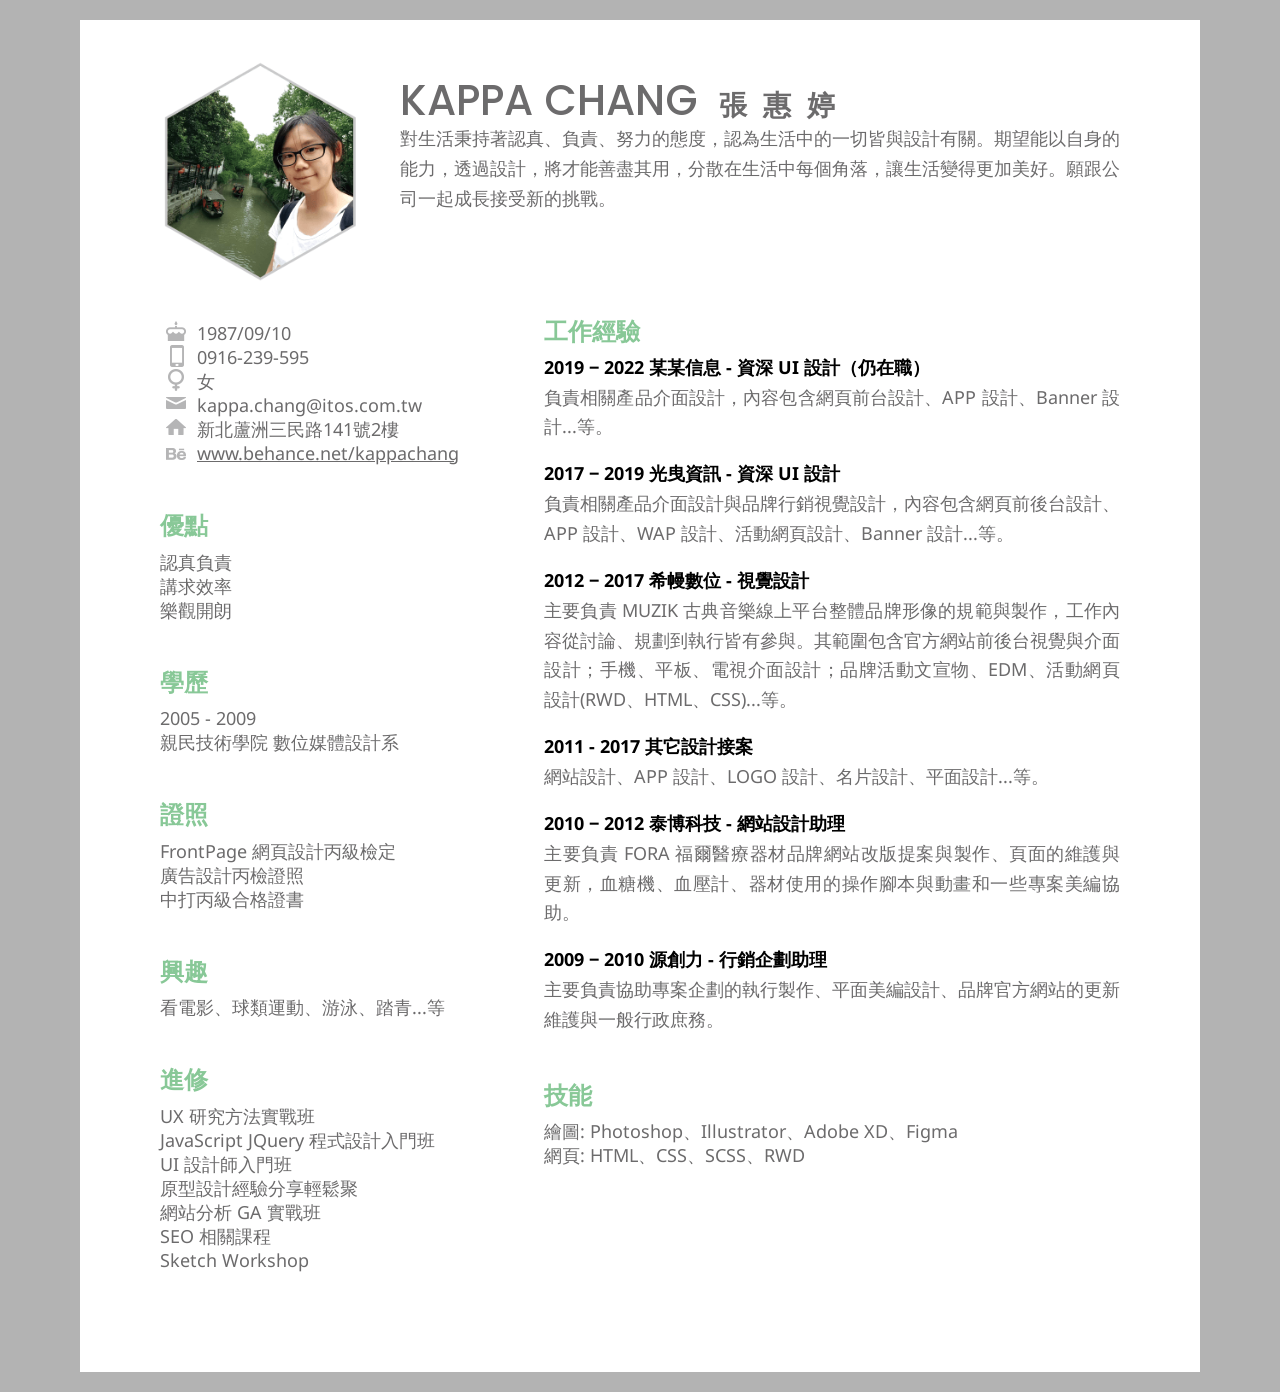
==== index.html @ 829b10fc "修改為全形標點符號" ====
<!DOCTYPE html>
<html lang="en">
<head>
  <meta charset="UTF-8">
  <meta http-equiv="X-UA-Compatible" content="IE=edge">
  <meta name="viewport" content="width=device-width, initial-scale=1.0, user-scalable=no, minimum-scale=1.0, maximum-scale=1.0" /><!-- 支援手機 -->
  <meta name="format-detection" content="telephone=no" /><!-- 解除iOS手機電話link -->
	<title>KAPPA CHANG 張惠婷</title>
	<meta name='description' content='對生活秉持著認真、負責、努力的態度，認為生活中的一切皆與設計有關。期望能以自身的能力，透過設計，將才能善盡其用，分散在生活中每個角落，讓生活變得更加美好。願跟公司一起成長接受新的挑戰。'/>
  <link rel="stylesheet" href="css/style.css">
  <link rel="stylesheet" href="css/plug/animate.css">
	<style>
		@import url('https://fonts.googleapis.com/css?family=Noto+Sans:400,700|Poppins:300,500,600');
	</style>
</head>
<body>
  <!-- container start -->
	<div class="container">
		<div class="full">
			<div class="img wow flipInX" data-wow-delay=".3s"><img src="images/photo.png"></div>
			<div class="content">
				<h1 class="name-group wow fadeInDown" data-wow-offset="100" data-wow-delay="1.2s">
					<span class="en-name">KAPPA CHANG</span>
					<span class="ch-name">張惠婷</span></h1>
				<div class="desc wow fadeInUp" data-wow-offset="100" data-wow-delay=".3s">對生活秉持著認真、負責、努力的態度，認為生活中的一切皆與設計有關。期望能以自身的能力，透過設計，將才能善盡其用，分散在生活中每個角落，讓生活變得更加美好。願跟公司一起成長接受新的挑戰。</div>
			</div>
		</div>

		<div class="full">

			<!-- left start -->
			<div class="left">
				<div class="group-block setting-font15px wow fadeInUp" data-wow-delay="1.5s">
					<ul>
						<li><i class="icons icons__birthday"></i>1987/09/10</li>
						<li><i class="icons icons__phone"></i>0916-239-595</li>
						<li><i class="icons icons__gender"></i>女</li>
						<li><i class="icons icons__mail"></i>kappa.chang@itos.com.tw</li>
						<li><i class="icons icons__address"></i>新北蘆洲三民路141號2樓</li>
						<li><i class="icons icons__behance"></i><a href="https://www.behance.net/kappachang" target="_blank">www.behance.net/kappachang</a></li>
					</ul>
				</div>
				<div class="group-block wow fadeInUp" data-wow-delay="1.8s">
					<h2 class="resume-title">優點</h2>
					<ul>
						<li>認真負責</li>
						<li>講求效率</li>
						<li>樂觀開朗</li>
					</ul>
				</div>
				<div class="group-block wow fadeInUp" data-wow-offset="200" data-wow-delay=".3s">
					<h2 class="resume-title">學歷</h2>
					<ul>
						<li>2005 - 2009</li>
						<li>親民技術學院 數位媒體設計系</li>
					</ul>
				</div>
				<div class="group-block wow fadeInUp" data-wow-offset="200" data-wow-delay=".3s">
					<h2 class="resume-title">證照</h2>
					<ul>
						<li>FrontPage 網頁設計丙級檢定</li>
						<li>廣告設計丙檢證照</li>
						<li>中打丙級合格證書</li>
					</ul>
				</div>
				<div class="group-block wow fadeInUp" data-wow-offset="200" data-wow-delay=".3s">
					<h2 class="resume-title">興趣</h2>
					<ul>
						<li>看電影、球類運動、游泳、踏青...等</li>
					</ul>
				</div>
				<div class="group-block wow fadeInUp" data-wow-offset="200" data-wow-delay=".3s">
					<h2 class="resume-title">進修</h2>
					<ul>
						<li>UX 研究方法實戰班</li>
						<li>JavaScript JQuery 程式設計入門班</li>
						<li>UI 設計師入門班</li>
						<li>原型設計經驗分享輕鬆聚</li>
						<li>網站分析 GA 實戰班</li>
						<li>SEO 相關課程</li>
						<li>Sketch Workshop</li>
					</ul>
				</div>
			</div>
			<!-- left end -->

			<!-- right start -->
			<div class="right">
				<div class="group-block">
					<div class="wow fadeInUp" data-wow-delay="1.5s">
						<h2 class="resume-title">工作經驗</h2>
						<h3 class="resume-subtitle">2019 ‒ 2022 某某信息 - 資深 UI 設計（仍在職）</h3>
						<div class="desc">負責相關產品介面設計，內容包含網頁前台設計、APP 設計、Banner 設計...等。</div>
					</div>
					<div class="wow fadeInUp" data-wow-delay="1.8s">
						<h3 class="resume-subtitle">2017 ‒ 2019 光曳資訊 - 資深 UI 設計</h3>
						<div class="desc">負責相關產品介面設計與品牌行銷視覺設計，內容包含網頁前後台設計、APP 設計、WAP 設計、活動網頁設計、Banner 設計...等。</div>
					</div>
					<div class="wow fadeInUp" data-wow-delay="2.1s">
						<h3 class="resume-subtitle">2012 ‒ 2017 希幔數位 - 視覺設計</h3>
						<div class="desc">主要負責 MUZIK 古典音樂線上平台整體品牌形像的規範與製作，工作內容從討論、規劃到執行皆有參與。其範圍包含官方網站前後台視覺與介面設計；手機、平板、電視介面設計；品牌活動文宣物、EDM、活動網頁設計(RWD、HTML、CSS)...等。</div>
					</div>
					<div class="wow fadeInUp" data-wow-offset="200" data-wow-delay=".3s">
						<h3 class="resume-subtitle">2011 - 2017 其它設計接案</h3>
						<div class="desc">網站設計、APP 設計、LOGO 設計、名片設計、平面設計...等。</div>
					</div>
					<div class="wow fadeInUp" data-wow-offset="200" data-wow-delay=".3s">
						<h3 class="resume-subtitle">2010 ‒ 2012 泰博科技 - 網站設計助理</h3>
						<div class="desc">主要負責 FORA 福爾醫療器材品牌網站改版提案與製作、頁面的維護與更新，血糖機、血壓計、器材使用的操作腳本與動畫和一些專案美編協助。</div>
					</div>
					<div class="wow fadeInUp" data-wow-offset="200" data-wow-delay=".3s">
						<h3 class="resume-subtitle">2009 ‒ 2010 源創力 - 行銷企劃助理</h3>
						<div class="desc">主要負責協助專案企劃的執行製作、平面美編設計、品牌官方網站的更新維護與一般行政庶務。</div>
					</div>
				</div>
				<div class="group-block wow fadeInUp" data-wow-offset="200" data-wow-delay=".3s">
					<h2 class="resume-title">技能</h2>
					<ul>
						<li>繪圖: Photoshop、Illustrator、Adobe XD、Figma</li>
						<li>網頁: HTML、CSS、SCSS、RWD</li>
					</ul>
				</div>
			</div>
			<!-- right end -->

		</div>
	</div>
	<!-- container end -->

<script type="text/javascript" src="js/plug/wow.min.js"></script>

<script>
	new WOW().init();
</script>
</body>
</html>
---- css/style.css ----
@charset "UTF-8";
/* CSS Document */
html, body, div, section, aside, figure, span, applet, object, iframe,
h1, h2, h3, h4, h5, h6, p, blockquote, pre,
a, abbr, acronym, address, big, cite, code,
del, dfn, em, font, img, ins, kbd, q, s, samp,
small, strong, sub, sup, tt, var,
b, u, i, center,
dl, dt, dd, ol, ul, li,
fieldset, form, label, legend,
table, caption, tbody, tfoot, thead, tr, th, td {
  margin: 0;
  padding: 0;
  border: 0;
  outline: 0;
  font-size: 100%;
  vertical-align: baseline;
  background: transparent;
  text-decoration: none;
}

body {
  line-height: 1;
}

ol, ul {
  list-style: none;
}

blockquote, q {
  quotes: none;
}

blockquote:before, blockquote:after,
q:before, q:after {
  content: '';
  content: none;
}

/* remember to define focus styles! */
:focus {
  outline: 0;
}

/* remember to highlight inserts somehow! */
ins {
  text-decoration: none;
}

del {
  text-decoration: line-through;
}

/* tables still need 'cellspacing="0"' in the markup */
table {
  border-collapse: collapse;
  border-spacing: 0;
}

.clearfix {
  *zoom: 1;
}

.clearfix:before, .clearfix:after {
  display: block;
  content: "";
  line-height: 0;
}

.clearfix:after {
  clear: both;
}

/*

&:before {
		// 右上箭頭
    @include arrow(30px,green,right-top);
    content: "";
		position: absolute;
		display: block;
		left: 10%;
		top: 100%;
	}

*/
.flex_0 {
  -webkit-box-flex: 0;
      -ms-flex: 0;
          flex: 0;
}

.flex_1 {
  -webkit-box-flex: 1;
      -ms-flex: 1;
          flex: 1;
}

.flex_2 {
  -webkit-box-flex: 2;
      -ms-flex: 2;
          flex: 2;
}

.flex_3 {
  -webkit-box-flex: 3;
      -ms-flex: 3;
          flex: 3;
}

.flex_4 {
  -webkit-box-flex: 4;
      -ms-flex: 4;
          flex: 4;
}

.flex_5 {
  -webkit-box-flex: 5;
      -ms-flex: 5;
          flex: 5;
}

.flex_6 {
  -webkit-box-flex: 6;
      -ms-flex: 6;
          flex: 6;
}

.flex_7 {
  -webkit-box-flex: 7;
      -ms-flex: 7;
          flex: 7;
}

.flex_8 {
  -webkit-box-flex: 8;
      -ms-flex: 8;
          flex: 8;
}

.flex_9 {
  -webkit-box-flex: 9;
      -ms-flex: 9;
          flex: 9;
}

.flex_10 {
  -webkit-box-flex: 10;
      -ms-flex: 10;
          flex: 10;
}

.flex_11 {
  -webkit-box-flex: 11;
      -ms-flex: 11;
          flex: 11;
}

.flex_12 {
  -webkit-box-flex: 12;
      -ms-flex: 12;
          flex: 12;
}

.flex_13 {
  -webkit-box-flex: 13;
      -ms-flex: 13;
          flex: 13;
}

.flex_14 {
  -webkit-box-flex: 14;
      -ms-flex: 14;
          flex: 14;
}

.flex_15 {
  -webkit-box-flex: 15;
      -ms-flex: 15;
          flex: 15;
}

.flex_16 {
  -webkit-box-flex: 16;
      -ms-flex: 16;
          flex: 16;
}

.flex_17 {
  -webkit-box-flex: 17;
      -ms-flex: 17;
          flex: 17;
}

.flex_18 {
  -webkit-box-flex: 18;
      -ms-flex: 18;
          flex: 18;
}

.flex_19 {
  -webkit-box-flex: 19;
      -ms-flex: 19;
          flex: 19;
}

.flex_20 {
  -webkit-box-flex: 20;
      -ms-flex: 20;
          flex: 20;
}

.flex_21 {
  -webkit-box-flex: 21;
      -ms-flex: 21;
          flex: 21;
}

.flex_22 {
  -webkit-box-flex: 22;
      -ms-flex: 22;
          flex: 22;
}

.flex_23 {
  -webkit-box-flex: 23;
      -ms-flex: 23;
          flex: 23;
}

.flex_24 {
  -webkit-box-flex: 24;
      -ms-flex: 24;
          flex: 24;
}

[data-row-count="1"] .data_row {
  width: calc(100%/1);
}

[data-row-count="2"] .data_row {
  width: calc(100%/2);
}

[data-row-count="3"] .data_row {
  width: calc(100%/3);
}

[data-row-count="4"] .data_row {
  width: calc(100%/4);
}

[data-row-count="5"] .data_row {
  width: calc(100%/5);
}

[data-row-count="6"] .data_row {
  width: calc(100%/6);
}

[data-row-count="7"] .data_row {
  width: calc(100%/7);
}

[data-row-count="8"] .data_row {
  width: calc(100%/8);
}

[data-row-count="9"] .data_row {
  width: calc(100%/9);
}

[data-row-count="10"] .data_row {
  width: calc(100%/10);
}

[data-row-count="11"] .data_row {
  width: calc(100%/11);
}

[data-row-count="12"] .data_row {
  width: calc(100%/12);
}

[data-row-count="13"] .data_row {
  width: calc(100%/13);
}

[data-row-count="14"] .data_row {
  width: calc(100%/14);
}

[data-row-count="15"] .data_row {
  width: calc(100%/15);
}

[data-row-count="16"] .data_row {
  width: calc(100%/16);
}

[data-row-count="17"] .data_row {
  width: calc(100%/17);
}

[data-row-count="18"] .data_row {
  width: calc(100%/18);
}

[data-row-count="19"] .data_row {
  width: calc(100%/19);
}

[data-row-count="20"] .data_row {
  width: calc(100%/20);
}

.row {
  box-sizing: border-box;
  -webkit-box-sizing: border-box;
  -moz-box-sizing: border-box;
  position: relative;
  width: 100%;
  margin: 0;
}

.row.horizontal {
  display: -webkit-box;
  display: -ms-flexbox;
  display: flex;
  -webkit-box-orient: horizontal;
  -webkit-box-direction: normal;
      -ms-flex-direction: row;
          flex-direction: row;
  -webkit-box-align: start;
      -ms-flex-align: start;
          align-items: flex-start;
  -webkit-box-pack: start;
      -ms-flex-pack: start;
          justify-content: flex-start;
}

.row.horizontal.v_center {
  display: -webkit-box;
  display: -ms-flexbox;
  display: flex;
  -webkit-box-orient: horizontal;
  -webkit-box-direction: normal;
      -ms-flex-direction: row;
          flex-direction: row;
  -webkit-box-align: center;
      -ms-flex-align: center;
          align-items: center;
  -webkit-box-pack: start;
      -ms-flex-pack: start;
          justify-content: flex-start;
}

.row.horizontal.v_center.left {
  -webkit-box-align: start;
      -ms-flex-align: start;
          align-items: flex-start;
}

.row.horizontal.v_center.center {
  -webkit-box-align: center;
      -ms-flex-align: center;
          align-items: center;
}

.row.horizontal.v_center.right {
  -webkit-box-align: end;
      -ms-flex-align: end;
          align-items: flex-end;
}

.row.horizontal.h_center {
  display: -webkit-box;
  display: -ms-flexbox;
  display: flex;
  -webkit-box-orient: horizontal;
  -webkit-box-direction: normal;
      -ms-flex-direction: row;
          flex-direction: row;
  -webkit-box-align: start;
      -ms-flex-align: start;
          align-items: flex-start;
  -webkit-box-pack: center;
      -ms-flex-pack: center;
          justify-content: center;
}

.row.horizontal.h_end {
  display: -webkit-box;
  display: -ms-flexbox;
  display: flex;
  -webkit-box-orient: horizontal;
  -webkit-box-direction: normal;
      -ms-flex-direction: row;
          flex-direction: row;
  -webkit-box-align: start;
      -ms-flex-align: start;
          align-items: flex-start;
  -webkit-box-pack: end;
      -ms-flex-pack: end;
          justify-content: flex-end;
}

.row.horizontal.bottom_left {
  display: -webkit-box;
  display: -ms-flexbox;
  display: flex;
  -webkit-box-orient: horizontal;
  -webkit-box-direction: normal;
      -ms-flex-direction: row;
          flex-direction: row;
  -webkit-box-align: end;
      -ms-flex-align: end;
          align-items: flex-end;
  -webkit-box-pack: start;
      -ms-flex-pack: start;
          justify-content: flex-start;
}

.row.horizontal.bottom_center {
  display: -webkit-box;
  display: -ms-flexbox;
  display: flex;
  -webkit-box-orient: horizontal;
  -webkit-box-direction: normal;
      -ms-flex-direction: row;
          flex-direction: row;
  -webkit-box-align: end;
      -ms-flex-align: end;
          align-items: flex-end;
  -webkit-box-pack: center;
      -ms-flex-pack: center;
          justify-content: center;
}

.row.horizontal.bottom_right {
  display: -webkit-box;
  display: -ms-flexbox;
  display: flex;
  -webkit-box-orient: horizontal;
  -webkit-box-direction: normal;
      -ms-flex-direction: row;
          flex-direction: row;
  -webkit-box-align: end;
      -ms-flex-align: end;
          align-items: flex-end;
  -webkit-box-pack: end;
      -ms-flex-pack: end;
          justify-content: flex-end;
}

.row.horizontal.stretch {
  -webkit-box-align: stretch;
      -ms-flex-align: stretch;
          align-items: stretch;
}

.row.vertical {
  display: -webkit-box;
  display: -ms-flexbox;
  display: flex;
  -webkit-box-orient: vertical;
  -webkit-box-direction: normal;
      -ms-flex-direction: column;
          flex-direction: column;
  -webkit-box-align: start;
      -ms-flex-align: start;
          align-items: flex-start;
  -webkit-box-pack: start;
      -ms-flex-pack: start;
          justify-content: flex-start;
}

.row.vertical.v_center {
  display: -webkit-box;
  display: -ms-flexbox;
  display: flex;
  -webkit-box-orient: vertical;
  -webkit-box-direction: normal;
      -ms-flex-direction: column;
          flex-direction: column;
  -webkit-box-align: start;
      -ms-flex-align: start;
          align-items: flex-start;
  -webkit-box-pack: center;
      -ms-flex-pack: center;
          justify-content: center;
}

.row.vertical.v_center.left {
  -webkit-box-align: start;
      -ms-flex-align: start;
          align-items: flex-start;
}

.row.vertical.v_center.center {
  -webkit-box-align: center;
      -ms-flex-align: center;
          align-items: center;
}

.row.vertical.v_center.right {
  -webkit-box-align: end;
      -ms-flex-align: end;
          align-items: flex-end;
}

.row.vertical.h_center {
  display: -webkit-box;
  display: -ms-flexbox;
  display: flex;
  -webkit-box-orient: vertical;
  -webkit-box-direction: normal;
      -ms-flex-direction: column;
          flex-direction: column;
  -webkit-box-align: center;
      -ms-flex-align: center;
          align-items: center;
  -webkit-box-pack: start;
      -ms-flex-pack: start;
          justify-content: flex-start;
}

.row.vertical.h_end {
  display: -webkit-box;
  display: -ms-flexbox;
  display: flex;
  -webkit-box-orient: vertical;
  -webkit-box-direction: normal;
      -ms-flex-direction: column;
          flex-direction: column;
  -webkit-box-align: end;
      -ms-flex-align: end;
          align-items: flex-end;
  -webkit-box-pack: start;
      -ms-flex-pack: start;
          justify-content: flex-start;
}

.row.vertical.bottom_left {
  display: -webkit-box;
  display: -ms-flexbox;
  display: flex;
  -webkit-box-orient: vertical;
  -webkit-box-direction: normal;
      -ms-flex-direction: column;
          flex-direction: column;
  -webkit-box-align: start;
      -ms-flex-align: start;
          align-items: flex-start;
  -webkit-box-pack: end;
      -ms-flex-pack: end;
          justify-content: flex-end;
}

.row.vertical.bottom_center {
  display: -webkit-box;
  display: -ms-flexbox;
  display: flex;
  -webkit-box-orient: vertical;
  -webkit-box-direction: normal;
      -ms-flex-direction: column;
          flex-direction: column;
  -webkit-box-align: center;
      -ms-flex-align: center;
          align-items: center;
  -webkit-box-pack: end;
      -ms-flex-pack: end;
          justify-content: flex-end;
}

.row.vertical.bottom_right {
  display: -webkit-box;
  display: -ms-flexbox;
  display: flex;
  -webkit-box-orient: vertical;
  -webkit-box-direction: normal;
      -ms-flex-direction: column;
          flex-direction: column;
  -webkit-box-align: end;
      -ms-flex-align: end;
          align-items: flex-end;
  -webkit-box-pack: end;
      -ms-flex-pack: end;
          justify-content: flex-end;
}

.row.center {
  -webkit-box-align: center;
      -ms-flex-align: center;
          align-items: center;
  -webkit-box-pack: center;
      -ms-flex-pack: center;
          justify-content: center;
}

.row.space_between {
  -webkit-box-pack: justify;
      -ms-flex-pack: justify;
          justify-content: space-between;
}

.row.space_around {
  -ms-flex-pack: distribute;
      justify-content: space-around;
}

.row.space_evenly {
  -webkit-box-pack: space-evenly;
      -ms-flex-pack: space-evenly;
          justify-content: space-evenly;
}

.row.wrap {
  -ms-flex-wrap: wrap;
      flex-wrap: wrap;
}

[data-inset="0rem"] {
  padding: 0rem;
}

[data-inset="0.5rem"] {
  padding: 0.5rem;
}

[data-inset="1rem"] {
  padding: 1rem;
}

[data-inset="1.5rem"] {
  padding: 1.5rem;
}

[data-inset="2rem"] {
  padding: 2rem;
}

[data-width="0%"] {
  width: 0%;
}

[data-width="1%"] {
  width: 1%;
}

[data-width="2%"] {
  width: 2%;
}

[data-width="3%"] {
  width: 3%;
}

[data-width="4%"] {
  width: 4%;
}

[data-width="5%"] {
  width: 5%;
}

[data-width="6%"] {
  width: 6%;
}

[data-width="7%"] {
  width: 7%;
}

[data-width="8%"] {
  width: 8%;
}

[data-width="9%"] {
  width: 9%;
}

[data-width="10%"] {
  width: 10%;
}

[data-width="11%"] {
  width: 11%;
}

[data-width="12%"] {
  width: 12%;
}

[data-width="13%"] {
  width: 13%;
}

[data-width="14%"] {
  width: 14%;
}

[data-width="15%"] {
  width: 15%;
}

[data-width="16%"] {
  width: 16%;
}

[data-width="17%"] {
  width: 17%;
}

[data-width="18%"] {
  width: 18%;
}

[data-width="19%"] {
  width: 19%;
}

[data-width="20%"] {
  width: 20%;
}

[data-width="21%"] {
  width: 21%;
}

[data-width="22%"] {
  width: 22%;
}

[data-width="23%"] {
  width: 23%;
}

[data-width="24%"] {
  width: 24%;
}

[data-width="25%"] {
  width: 25%;
}

[data-width="26%"] {
  width: 26%;
}

[data-width="27%"] {
  width: 27%;
}

[data-width="28%"] {
  width: 28%;
}

[data-width="29%"] {
  width: 29%;
}

[data-width="30%"] {
  width: 30%;
}

[data-width="31%"] {
  width: 31%;
}

[data-width="32%"] {
  width: 32%;
}

[data-width="33%"] {
  width: 33%;
}

[data-width="34%"] {
  width: 34%;
}

[data-width="35%"] {
  width: 35%;
}

[data-width="36%"] {
  width: 36%;
}

[data-width="37%"] {
  width: 37%;
}

[data-width="38%"] {
  width: 38%;
}

[data-width="39%"] {
  width: 39%;
}

[data-width="40%"] {
  width: 40%;
}

[data-width="41%"] {
  width: 41%;
}

[data-width="42%"] {
  width: 42%;
}

[data-width="43%"] {
  width: 43%;
}

[data-width="44%"] {
  width: 44%;
}

[data-width="45%"] {
  width: 45%;
}

[data-width="46%"] {
  width: 46%;
}

[data-width="47%"] {
  width: 47%;
}

[data-width="48%"] {
  width: 48%;
}

[data-width="49%"] {
  width: 49%;
}

[data-width="50%"] {
  width: 50%;
}

[data-width="51%"] {
  width: 51%;
}

[data-width="52%"] {
  width: 52%;
}

[data-width="53%"] {
  width: 53%;
}

[data-width="54%"] {
  width: 54%;
}

[data-width="55%"] {
  width: 55%;
}

[data-width="56%"] {
  width: 56%;
}

[data-width="57%"] {
  width: 57%;
}

[data-width="58%"] {
  width: 58%;
}

[data-width="59%"] {
  width: 59%;
}

[data-width="60%"] {
  width: 60%;
}

[data-width="61%"] {
  width: 61%;
}

[data-width="62%"] {
  width: 62%;
}

[data-width="63%"] {
  width: 63%;
}

[data-width="64%"] {
  width: 64%;
}

[data-width="65%"] {
  width: 65%;
}

[data-width="66%"] {
  width: 66%;
}

[data-width="67%"] {
  width: 67%;
}

[data-width="68%"] {
  width: 68%;
}

[data-width="69%"] {
  width: 69%;
}

[data-width="70%"] {
  width: 70%;
}

[data-width="71%"] {
  width: 71%;
}

[data-width="72%"] {
  width: 72%;
}

[data-width="73%"] {
  width: 73%;
}

[data-width="74%"] {
  width: 74%;
}

[data-width="75%"] {
  width: 75%;
}

[data-width="76%"] {
  width: 76%;
}

[data-width="77%"] {
  width: 77%;
}

[data-width="78%"] {
  width: 78%;
}

[data-width="79%"] {
  width: 79%;
}

[data-width="80%"] {
  width: 80%;
}

[data-width="81%"] {
  width: 81%;
}

[data-width="82%"] {
  width: 82%;
}

[data-width="83%"] {
  width: 83%;
}

[data-width="84%"] {
  width: 84%;
}

[data-width="85%"] {
  width: 85%;
}

[data-width="86%"] {
  width: 86%;
}

[data-width="87%"] {
  width: 87%;
}

[data-width="88%"] {
  width: 88%;
}

[data-width="89%"] {
  width: 89%;
}

[data-width="90%"] {
  width: 90%;
}

[data-width="91%"] {
  width: 91%;
}

[data-width="92%"] {
  width: 92%;
}

[data-width="93%"] {
  width: 93%;
}

[data-width="94%"] {
  width: 94%;
}

[data-width="95%"] {
  width: 95%;
}

[data-width="96%"] {
  width: 96%;
}

[data-width="97%"] {
  width: 97%;
}

[data-width="98%"] {
  width: 98%;
}

[data-width="99%"] {
  width: 99%;
}

[data-width="100%"] {
  width: 100%;
}

[data-space-all="0rem"] {
  margin: 0rem;
}

[data-space-all="0.5rem"] {
  margin: 0.5rem;
}

[data-space-all="1rem"] {
  margin: 1rem;
}

[data-space-all="1.5rem"] {
  margin: 1.5rem;
}

[data-space-all="2rem"] {
  margin: 2rem;
}

[data-space-all="2.5rem"] {
  margin: 2.5rem;
}

[data-space-all="3rem"] {
  margin: 3rem;
}

[data-space-left="0rem"] {
  margin-left: 0rem;
}

[data-space-left="0.5rem"] {
  margin-left: 0.5rem;
}

[data-space-left="1rem"] {
  margin-left: 1rem;
}

[data-space-left="1.5rem"] {
  margin-left: 1.5rem;
}

[data-space-left="2rem"] {
  margin-left: 2rem;
}

[data-space-left="2.5rem"] {
  margin-left: 2.5rem;
}

[data-space-left="3rem"] {
  margin-left: 3rem;
}

[data-space-right="0rem"] {
  margin-right: 0rem;
}

[data-space-right="0.5rem"] {
  margin-right: 0.5rem;
}

[data-space-right="1rem"] {
  margin-right: 1rem;
}

[data-space-right="1.5rem"] {
  margin-right: 1.5rem;
}

[data-space-right="2rem"] {
  margin-right: 2rem;
}

[data-space-right="2.5rem"] {
  margin-right: 2.5rem;
}

[data-space-right="3rem"] {
  margin-right: 3rem;
}

[data-space-top="0rem"] {
  margin-top: 0rem;
}

[data-space-top="0.5rem"] {
  margin-top: 0.5rem;
}

[data-space-top="1rem"] {
  margin-top: 1rem;
}

[data-space-top="1.5rem"] {
  margin-top: 1.5rem;
}

[data-space-top="2rem"] {
  margin-top: 2rem;
}

[data-space-top="2.5rem"] {
  margin-top: 2.5rem;
}

[data-space-top="3rem"] {
  margin-top: 3rem;
}

[data-space-bottom="0rem"] {
  margin-bottom: 0rem;
}

[data-space-bottom="0.5rem"] {
  margin-bottom: 0.5rem;
}

[data-space-bottom="1rem"] {
  margin-bottom: 1rem;
}

[data-space-bottom="1.5rem"] {
  margin-bottom: 1.5rem;
}

[data-space-bottom="2rem"] {
  margin-bottom: 2rem;
}

[data-space-bottom="2.5rem"] {
  margin-bottom: 2.5rem;
}

[data-space-bottom="3rem"] {
  margin-bottom: 3rem;
}

[data-space-horizontal="0rem"] {
  margin: 0 0rem;
}

[data-space-horizontal="0.5rem"] {
  margin: 0 0.5rem;
}

[data-space-horizontal="1rem"] {
  margin: 0 1rem;
}

[data-space-horizontal="1.5rem"] {
  margin: 0 1.5rem;
}

[data-space-horizontal="2rem"] {
  margin: 0 2rem;
}

[data-space-horizontal="2.5rem"] {
  margin: 0 2.5rem;
}

[data-space-horizontal="3rem"] {
  margin: 0 3rem;
}

[data-space-vertical="0rem"] {
  margin: 0rem 0;
}

[data-space-vertical="0.5rem"] {
  margin: 0.5rem 0;
}

[data-space-vertical="1rem"] {
  margin: 1rem 0;
}

[data-space-vertical="1.5rem"] {
  margin: 1.5rem 0;
}

[data-space-vertical="2rem"] {
  margin: 2rem 0;
}

[data-space-vertical="2.5rem"] {
  margin: 2.5rem 0;
}

[data-space-vertical="3rem"] {
  margin: 3rem 0;
}

.media-query__block {
  width: 100%;
  height: 100px;
  background: pink;
}

.media-query__block:after {
  content: '這是 desktop';
}

@media (max-width: 1023px) {
  .media-query__block {
    background: red;
  }
  .media-query__block:after {
    content: '這是 pad';
  }
}

@media (max-width: 568px) {
  .media-query__block {
    background: yellow;
  }
  .media-query__block:after {
    content: '這是 mobile';
  }
}

html, body {
  color: #6C6B6C;
  background: #FFF;
  font-family: "微軟正黑體", "LiHei Pro", "sans-serif";
  font-size: 16px;
  line-height: 1.65;
}

/*LOGO h1 加字*/
a {
  color: #6C6B6C;
}

a:link {
  text-decoration: underline;
}

a:hover {
  color: #9f9e9f;
}

.icons-logo {
  white-space: nowrap;
  text-indent: 110%;
  /*把文字用縮排推到寬度以外*/
  overflow: hidden;
  margin: 5px 0;
}

h1, h2, h3, h4 {
  font-weight: bold;
}

.icons {
  display: inline-block;
}

.is-hidden {
  text-indent: -9999em;
  overflow: hidden;
  white-space: nowrap;
  display: none;
}

html, body {
  height: 100%;
  font-family: "Noto Sans", "微軟正黑體", "LiHei Pro", sans-serif;
  font-weight: 400;
}

body {
  background: #b3b3b3;
  padding: 20px;
  height: auto;
}

@media (max-width: 568px) {
  body {
    padding: 10px;
  }
}

.container-fluid {
  width: 100%;
}

.header {
  width: 100%;
}

.container {
  box-sizing: border-box;
  -webkit-box-sizing: border-box;
  -moz-box-sizing: border-box;
  width: 100%;
  max-width: 1120px;
  margin: auto;
  position: relative;
  padding: 40px 80px;
  font-size: 18px;
  line-height: 1.65;
  background: white;
}

@media (max-width: 1023px) {
  .container {
    padding: 40px;
  }
}

@media (max-width: 568px) {
  .container {
    padding: 40px 20px;
    font-size: 16px;
  }
}

@media (max-width: 375px) {
  .container {
    padding: 40px 5px;
    font-size: 16px;
  }
}

.footer {
  width: 100%;
}

.full {
  box-sizing: border-box;
  -webkit-box-sizing: border-box;
  -moz-box-sizing: border-box;
  zoom: 1;
  /*IE6, IE7*/
  width: 100%;
  padding-bottom: 20px;
  display: -webkit-box;
  display: -ms-flexbox;
  display: flex;
  -webkit-box-orient: horizontal;
  -webkit-box-direction: normal;
      -ms-flex-direction: row;
          flex-direction: row;
}

.full::before {
  content: "";
  display: table;
}

.full::after {
  content: "";
  display: table;
  clear: both;
}

@media (max-width: 1023px) {
  .full {
    -webkit-box-orient: vertical;
    -webkit-box-direction: normal;
        -ms-flex-direction: column;
            flex-direction: column;
  }
}

@media (max-width: 568px) {
  .full {
    -webkit-box-orient: vertical;
    -webkit-box-direction: normal;
        -ms-flex-direction: column;
            flex-direction: column;
  }
}

.name-group {
  margin-top: 20px;
}

@media (max-width: 1023px) {
  .name-group {
    margin: 0 0 20px;
    text-align: center;
  }
}

.en-name {
  font-family: 'Poppins', sans-serif;
  font-size: 42px;
  line-height: 42px;
  font-weight: 500;
  margin-right: 16px;
}

@media (max-width: 1023px) {
  .en-name {
    display: block;
    font-size: 40px;
    line-height: 40px;
  }
}

@media (max-width: 568px) {
  .en-name {
    font-size: 32px;
    line-height: 32px;
  }
}

.ch-name {
  font-size: 28px;
  line-height: 1.44375em;
  font-weight: bold;
  letter-spacing: 16px;
  display: inline-block;
}

@media (max-width: 568px) {
  .ch-name {
    font-size: 24px;
    line-height: 24px;
  }
}

.img {
  box-sizing: border-box;
  -webkit-box-sizing: border-box;
  -moz-box-sizing: border-box;
  width: 25%;
  padding-right: 40px;
  text-align: center;
}

@media (max-width: 1023px) {
  .img {
    width: 100%;
    padding: 0 15%;
  }
}

@media (max-width: 568px) {
  .img {
    width: 100%;
    padding: 0;
  }
}

.img img {
  width: 100%;
  max-width: 200px;
}

.content {
  box-sizing: border-box;
  -webkit-box-sizing: border-box;
  -moz-box-sizing: border-box;
  width: 75%;
}

@media (max-width: 1023px) {
  .content {
    width: 100%;
    padding: 0 15%;
  }
}

@media (max-width: 568px) {
  .content {
    width: 100%;
    padding: 0 5%;
  }
}

.left {
  box-sizing: border-box;
  -webkit-box-sizing: border-box;
  -moz-box-sizing: border-box;
  width: 40%;
  padding-top: 10px;
  min-width: 360px;
}

@media (max-width: 1023px) {
  .left {
    width: 100%;
    padding: 0 15%;
    min-width: 100%;
  }
}

@media (max-width: 568px) {
  .left {
    width: 100%;
    padding: 0 5%;
    min-width: 100%;
  }
}

.right {
  box-sizing: border-box;
  -webkit-box-sizing: border-box;
  -moz-box-sizing: border-box;
  width: 60%;
}

@media (max-width: 1023px) {
  .right {
    width: 100%;
    padding: 0 15%;
  }
}

@media (max-width: 568px) {
  .right {
    width: 100%;
    padding: 0 5%;
  }
}

.group-block {
  margin-bottom: 40px;
}

.group-block li {
  line-height: 24px;
}

.resume-title {
  font-size: 24px;
  color: #88C897;
  margin-bottom: 5px;
}

.resume-subtitle {
  font-size: 18px;
  line-height: 1.2375em;
  font-weight: bold;
  color: black;
  margin-bottom: 5px;
}

.desc {
  margin-bottom: 20px;
  word-wrap: break-word;
  text-align: justify;
  text-justify: inter-ideograph;
}

.icons {
  display: inline-block;
  width: 32px;
  height: 32px;
}

.icons__birthday {
  background: url("../images/icons/icons-birthday.png") no-repeat;
  margin: -7px 5px -7px 0;
}

.icons__phone {
  background: url("../images/icons/icons-phone.png") no-repeat;
  margin: -7px 5px -7px 0;
}

.icons__gender {
  background: url("../images/icons/icons-gender.png") no-repeat;
  margin: -7px 5px -7px 0;
}

.icons__mail {
  background: url("../images/icons/icons-mail.png") no-repeat;
  margin: -7px 5px -7px 0;
}

.icons__address {
  background: url("../images/icons/icons-address.png") no-repeat;
  margin: -7px 5px -7px 0;
}

.icons__behance {
  background: url("../images/icons/icons-behance.png") no-repeat;
  margin: -10px 5px -10px 0;
}

@media (max-width: 568px) {
  .setting-font15px {
    font-size: 15px;
  }
}
/*# sourceMappingURL=style.css.map */
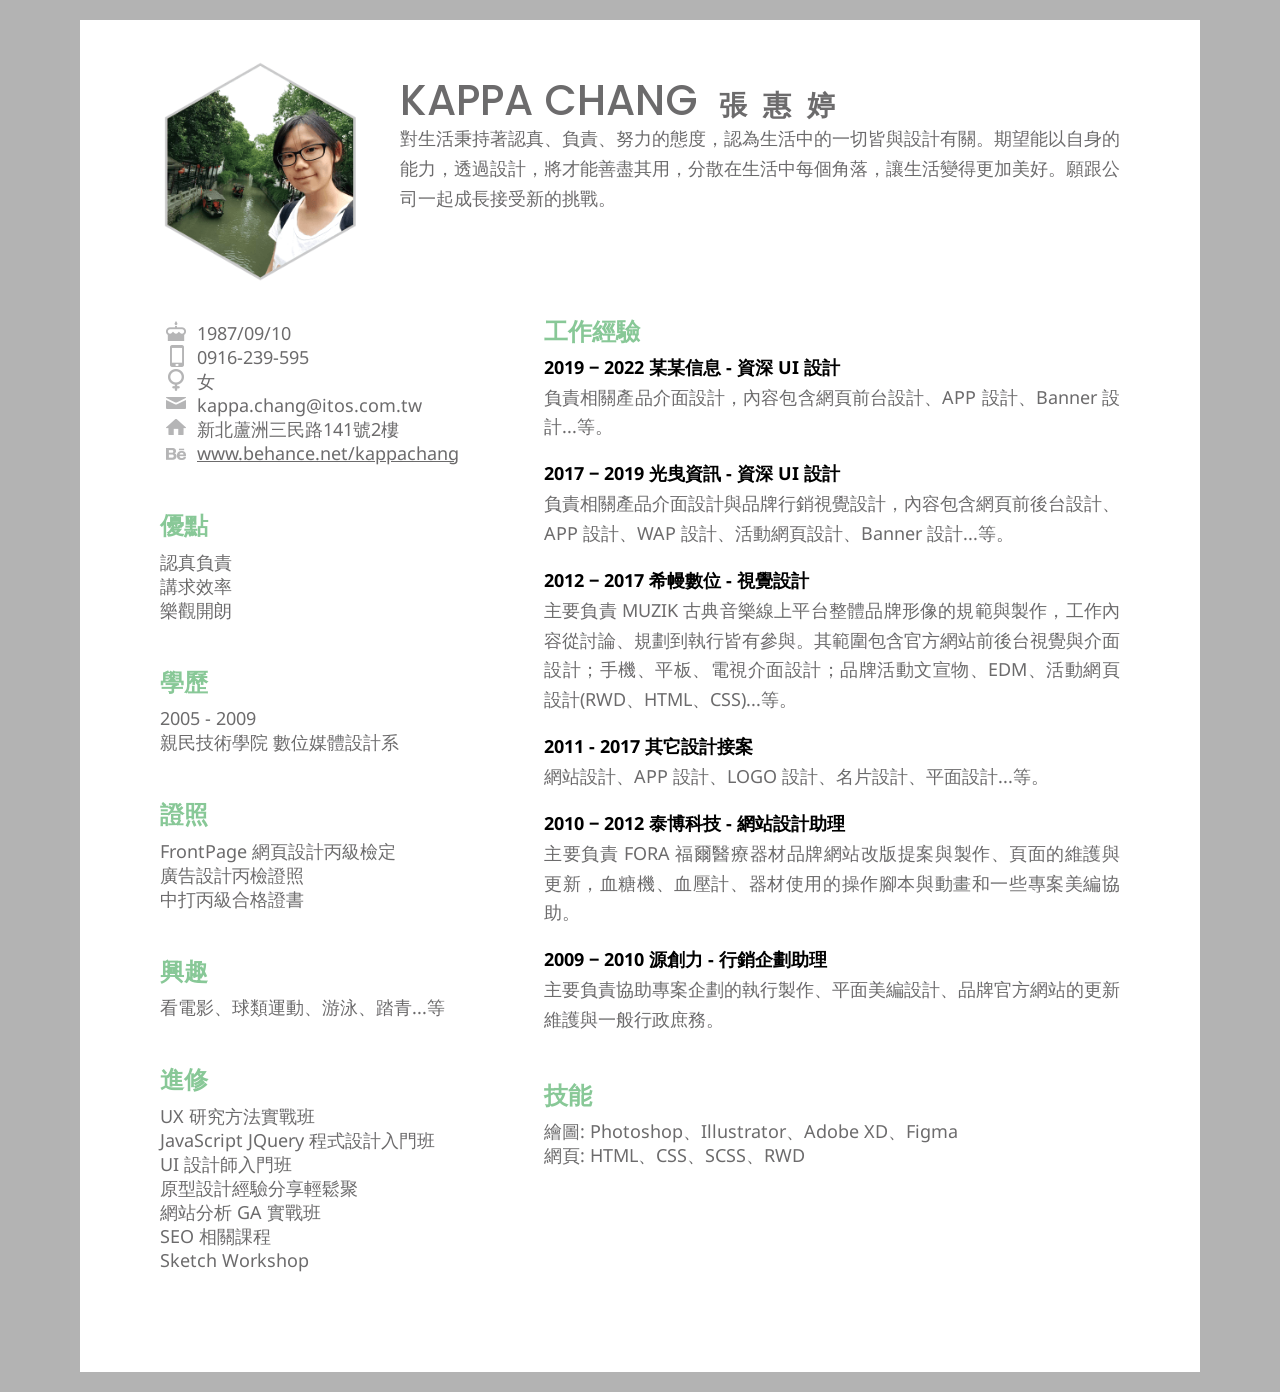
==== commit 8647addc: "修改經歷" ====
--- a/index.html
+++ b/index.html
@@ -89,7 +89,7 @@
 				<div class="group-block">
 					<div class="wow fadeInUp" data-wow-delay="1.5s">
 						<h2 class="resume-title">工作經驗</h2>
-						<h3 class="resume-subtitle">2019 ‒ 2022 某某信息 - 資深 UI 設計（仍在職）</h3>
+						<h3 class="resume-subtitle">2019 ‒ 2022 某某信息 - 資深 UI 設計</h3>
 						<div class="desc">負責相關產品介面設計，內容包含網頁前台設計、APP 設計、Banner 設計...等。</div>
 					</div>
 					<div class="wow fadeInUp" data-wow-delay="1.8s">
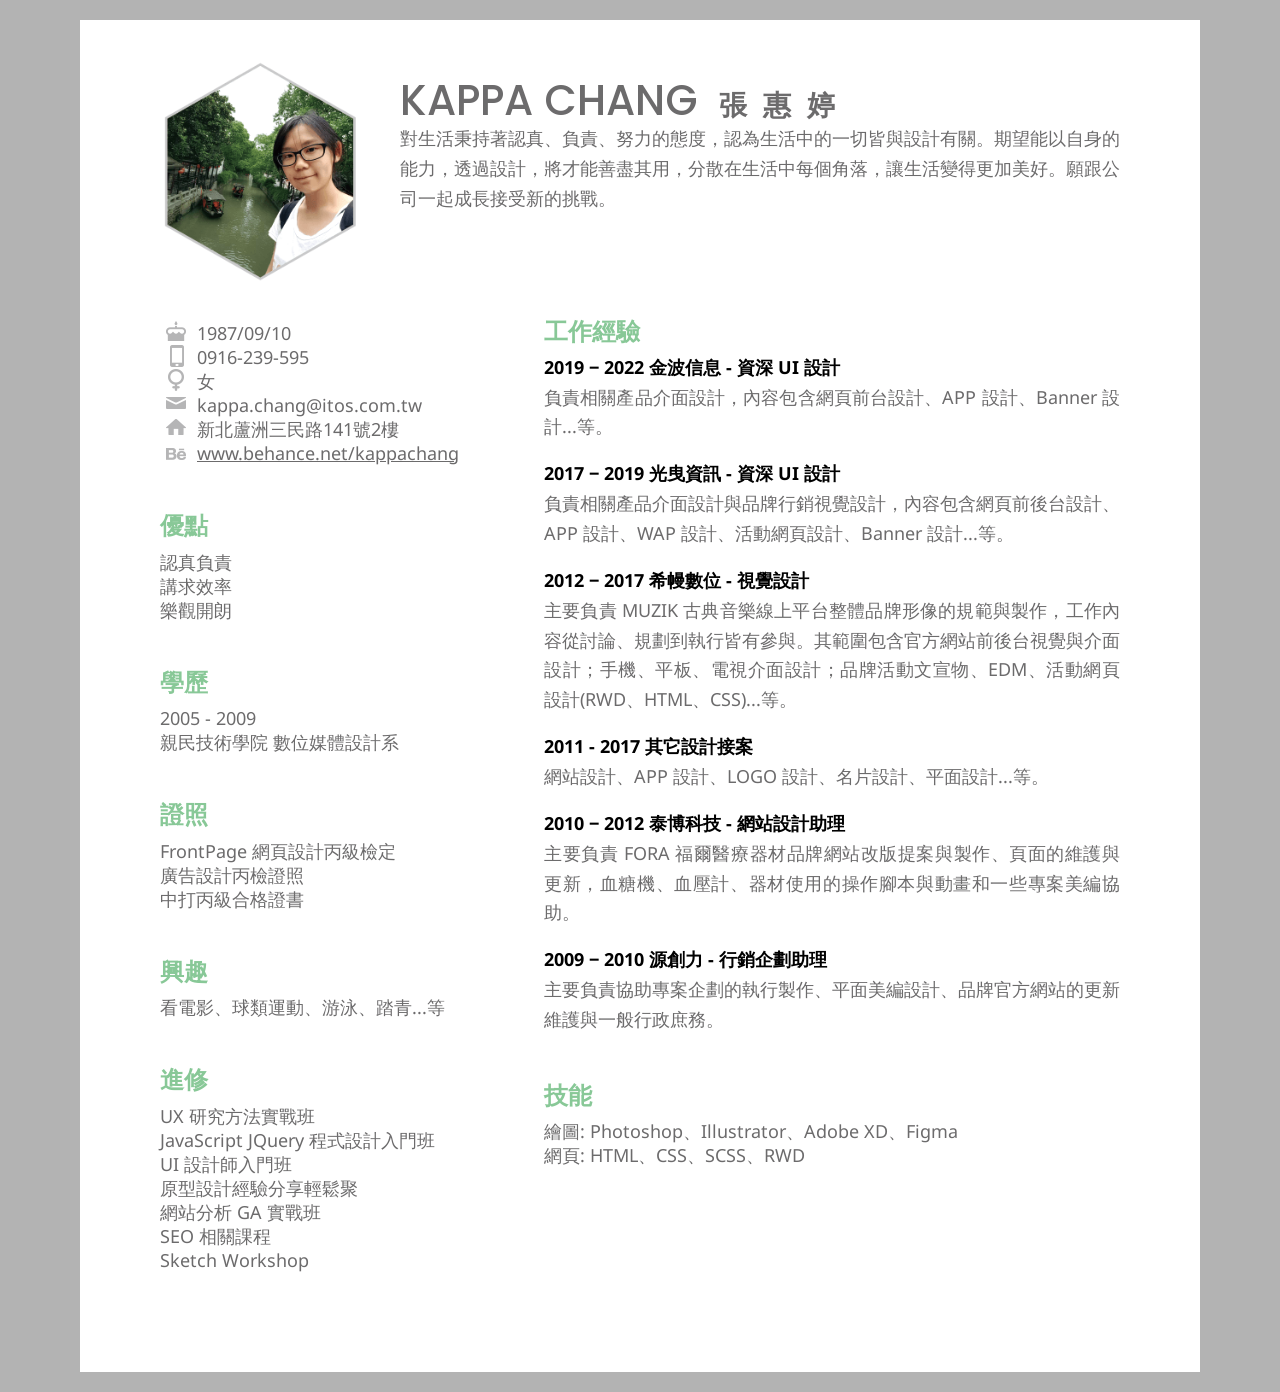
==== commit 3d901169: "修改經歷" ====
--- a/index.html
+++ b/index.html
@@ -89,7 +89,7 @@
 				<div class="group-block">
 					<div class="wow fadeInUp" data-wow-delay="1.5s">
 						<h2 class="resume-title">工作經驗</h2>
-						<h3 class="resume-subtitle">2019 ‒ 2022 某某信息 - 資深 UI 設計</h3>
+						<h3 class="resume-subtitle">2019 ‒ 2022 金波信息 - 資深 UI 設計</h3>
 						<div class="desc">負責相關產品介面設計，內容包含網頁前台設計、APP 設計、Banner 設計...等。</div>
 					</div>
 					<div class="wow fadeInUp" data-wow-delay="1.8s">
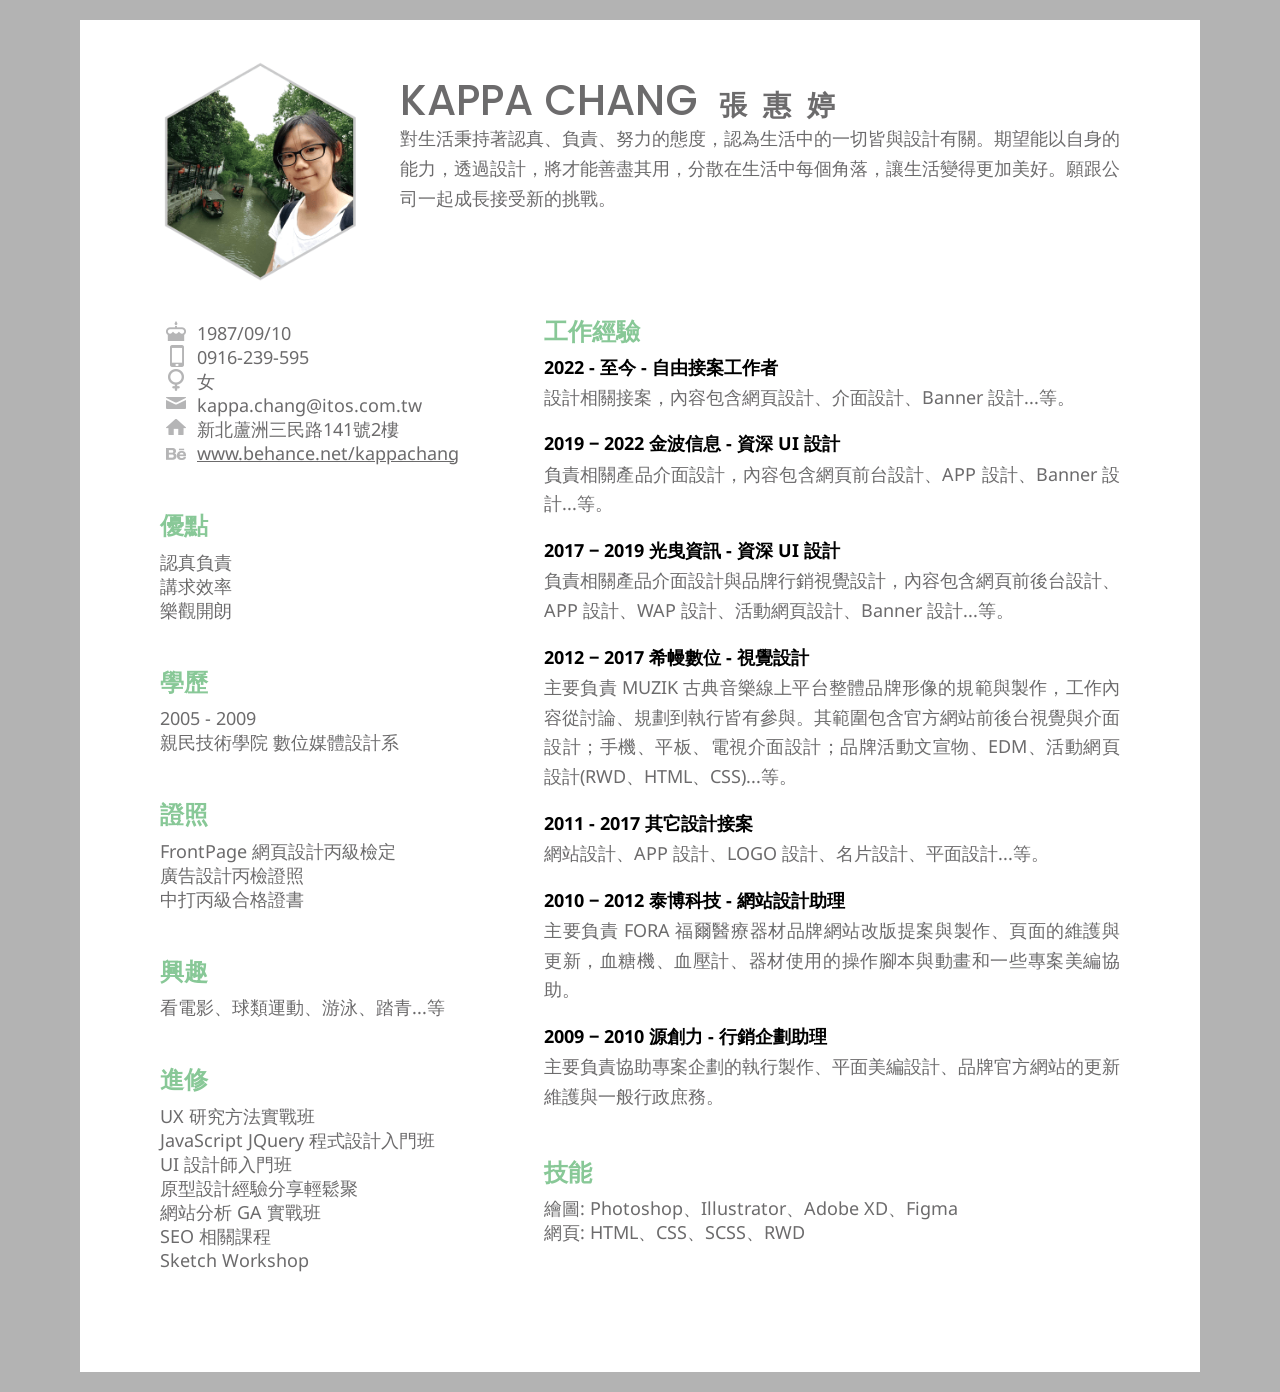
==== commit e01a0384: "新增 2022 - 至今 的經歷" ====
--- a/index.html
+++ b/index.html
@@ -30,7 +30,7 @@
 
 			<!-- left start -->
 			<div class="left">
-				<div class="group-block setting-font15px wow fadeInUp" data-wow-delay="1.5s">
+				<div class="group-block setting-font15px wow fadeInUp" data-wow-delay="1.2s">
 					<ul>
 						<li><i class="icons icons__birthday"></i>1987/09/10</li>
 						<li><i class="icons icons__phone"></i>0916-239-595</li>
@@ -40,7 +40,7 @@
 						<li><i class="icons icons__behance"></i><a href="https://www.behance.net/kappachang" target="_blank">www.behance.net/kappachang</a></li>
 					</ul>
 				</div>
-				<div class="group-block wow fadeInUp" data-wow-delay="1.8s">
+				<div class="group-block wow fadeInUp" data-wow-delay="1.5s">
 					<h2 class="resume-title">優點</h2>
 					<ul>
 						<li>認真負責</li>
@@ -48,7 +48,7 @@
 						<li>樂觀開朗</li>
 					</ul>
 				</div>
-				<div class="group-block wow fadeInUp" data-wow-offset="200" data-wow-delay=".3s">
+				<div class="group-block wow fadeInUp" data-wow-offset="200" data-wow-delay="1.8s">
 					<h2 class="resume-title">學歷</h2>
 					<ul>
 						<li>2005 - 2009</li>
@@ -89,14 +89,18 @@
 				<div class="group-block">
 					<div class="wow fadeInUp" data-wow-delay="1.5s">
 						<h2 class="resume-title">工作經驗</h2>
+						<h3 class="resume-subtitle">2022 - 至今 - 自由接案工作者</h3>
+						<div class="desc">設計相關接案，內容包含網頁設計、介面設計、Banner 設計...等。</div>
+					</div>
+					<div class="wow fadeInUp" data-wow-delay="1.8s">
 						<h3 class="resume-subtitle">2019 ‒ 2022 金波信息 - 資深 UI 設計</h3>
 						<div class="desc">負責相關產品介面設計，內容包含網頁前台設計、APP 設計、Banner 設計...等。</div>
 					</div>
-					<div class="wow fadeInUp" data-wow-delay="1.8s">
+					<div class="wow fadeInUp" data-wow-delay="2.1s">
 						<h3 class="resume-subtitle">2017 ‒ 2019 光曳資訊 - 資深 UI 設計</h3>
 						<div class="desc">負責相關產品介面設計與品牌行銷視覺設計，內容包含網頁前後台設計、APP 設計、WAP 設計、活動網頁設計、Banner 設計...等。</div>
 					</div>
-					<div class="wow fadeInUp" data-wow-delay="2.1s">
+					<div class="wow fadeInUp" data-wow-delay="2.4s">
 						<h3 class="resume-subtitle">2012 ‒ 2017 希幔數位 - 視覺設計</h3>
 						<div class="desc">主要負責 MUZIK 古典音樂線上平台整體品牌形像的規範與製作，工作內容從討論、規劃到執行皆有參與。其範圍包含官方網站前後台視覺與介面設計；手機、平板、電視介面設計；品牌活動文宣物、EDM、活動網頁設計(RWD、HTML、CSS)...等。</div>
 					</div>
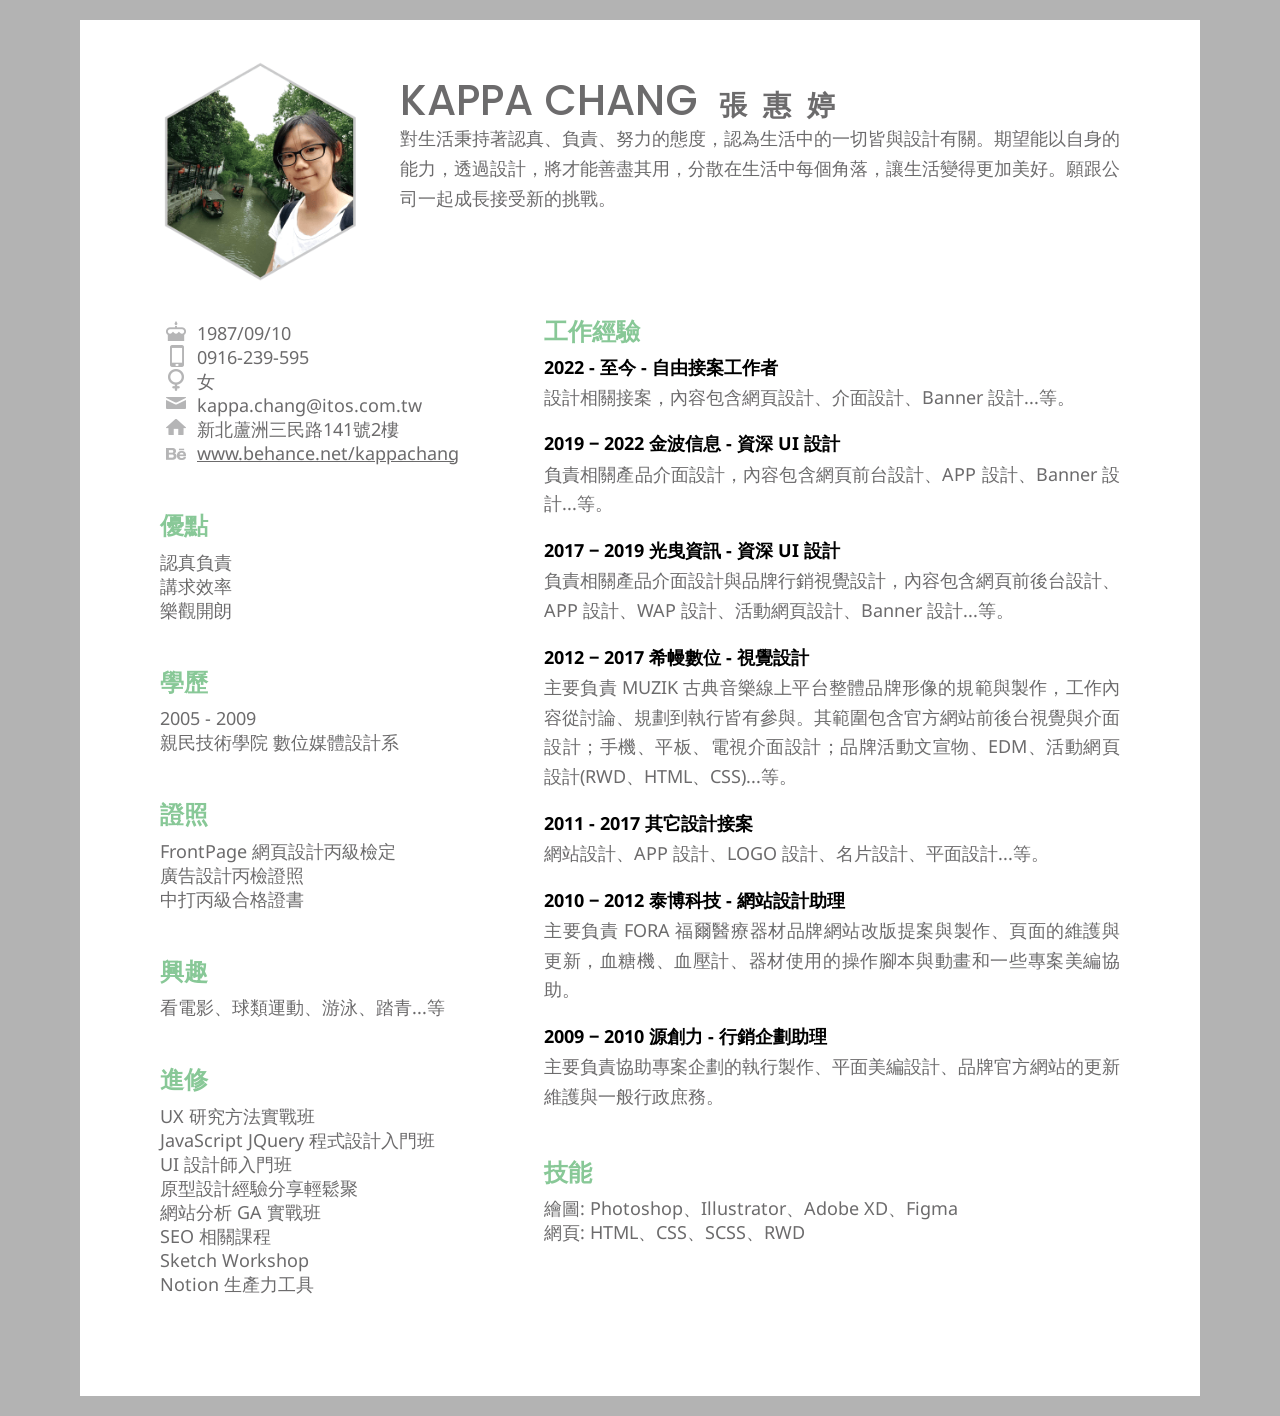
==== commit 0ab8c825: "增加進修 Notion" ====
--- a/index.html
+++ b/index.html
@@ -79,6 +79,7 @@
 						<li>網站分析 GA 實戰班</li>
 						<li>SEO 相關課程</li>
 						<li>Sketch Workshop</li>
+						<li>Notion 生產力工具</li>
 					</ul>
 				</div>
 			</div>
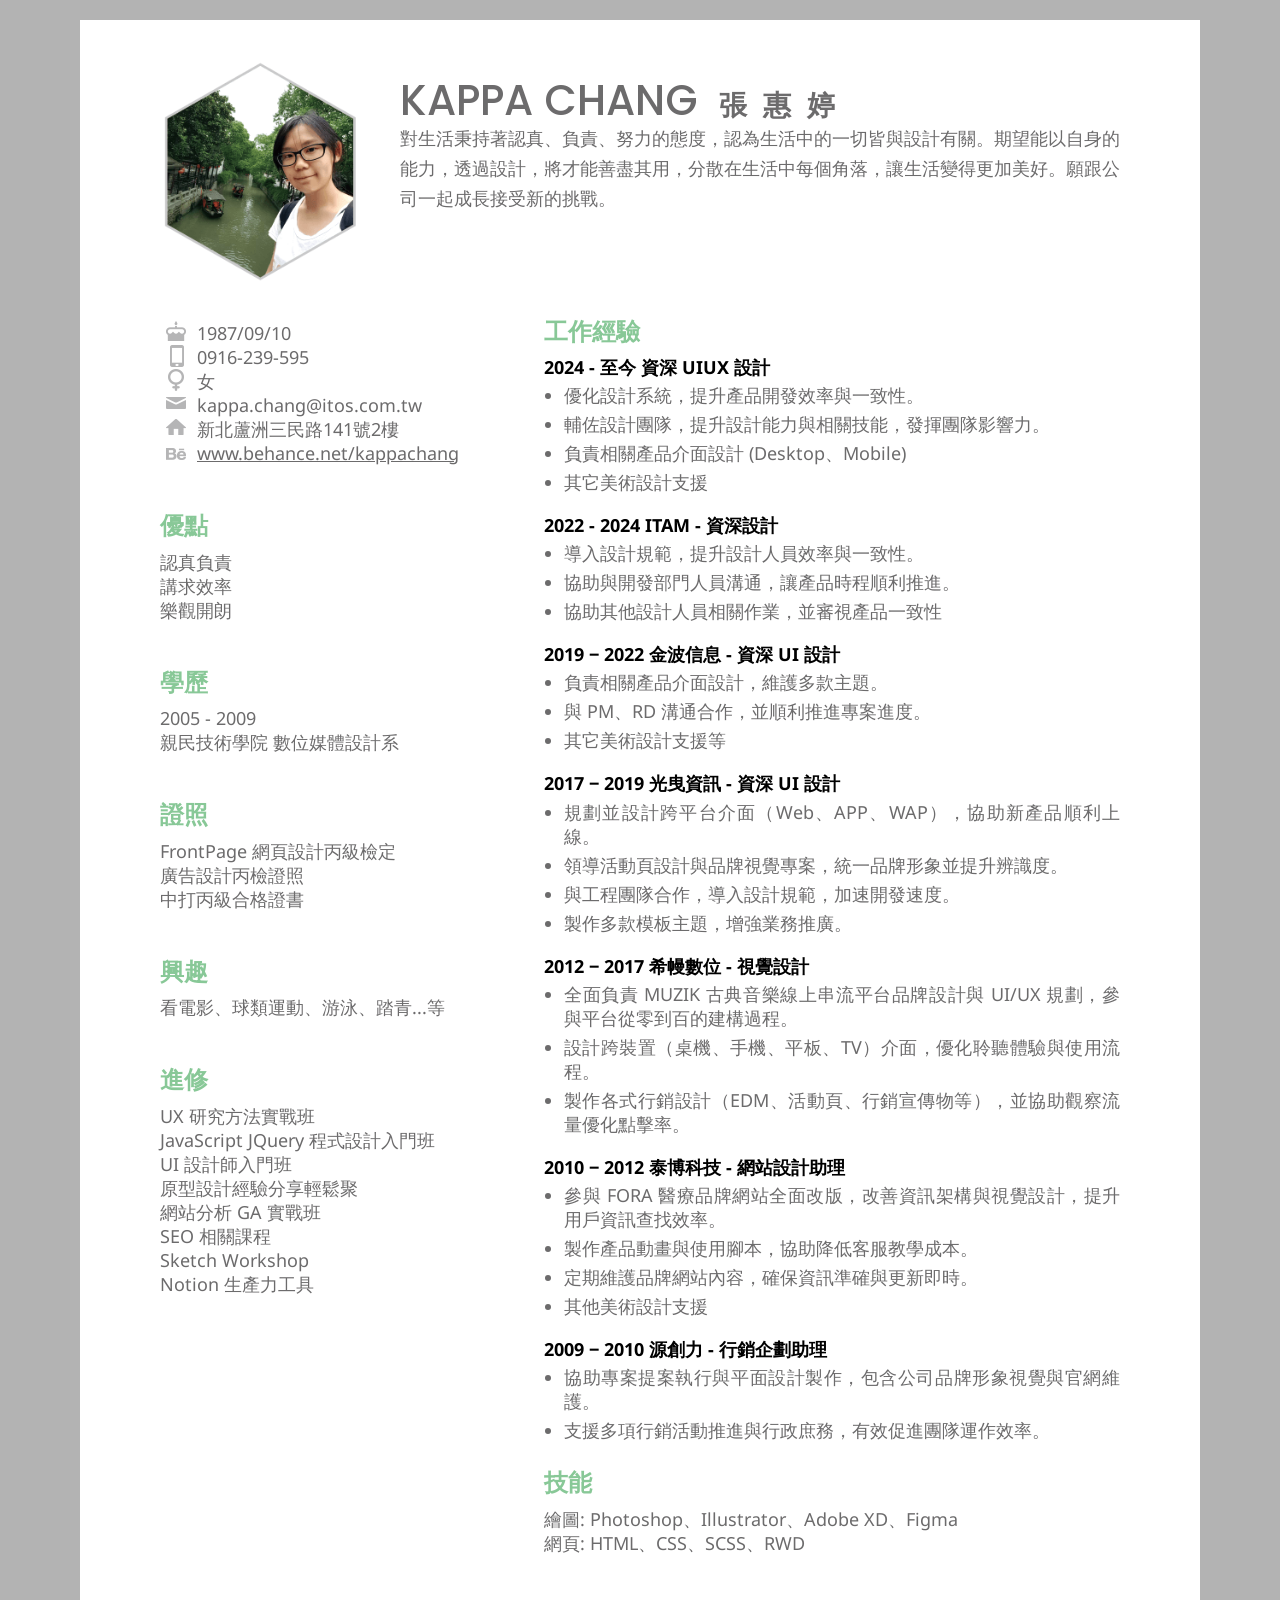
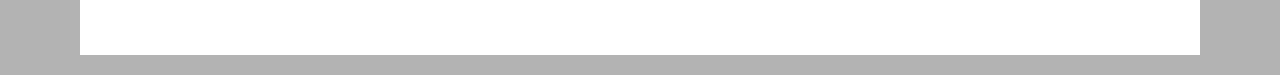
==== commit 25ee3b3c: "更新履歷 2025" ====
--- a/index.html
+++ b/index.html
@@ -90,33 +90,73 @@
 				<div class="group-block">
 					<div class="wow fadeInUp" data-wow-delay="1.5s">
 						<h2 class="resume-title">工作經驗</h2>
-						<h3 class="resume-subtitle">2022 - 至今 - 自由接案工作者</h3>
-						<div class="desc">設計相關接案，內容包含網頁設計、介面設計、Banner 設計...等。</div>
+						<h3 class="resume-subtitle">2024 - 至今 資深 UIUX 設計</h3>
+						<!-- <div class="desc">負責相關產品介面設計與品牌視覺設計，內容包含網頁前後台設計、活動網頁設計、Banner 設計、賀卡設計...等。</div> -->
+						<ul class="desc">
+							<li>優化設計系統，提升產品開發效率與一致性。</li>
+							<li>輔佐設計團隊，提升設計能力與相關技能，發揮團隊影響力。</li>
+							<li>負責相關產品介面設計 (Desktop、Mobile)</li>
+							<li>其它美術設計支援</li>
+						</ul>
 					</div>
 					<div class="wow fadeInUp" data-wow-delay="1.8s">
-						<h3 class="resume-subtitle">2019 ‒ 2022 金波信息 - 資深 UI 設計</h3>
-						<div class="desc">負責相關產品介面設計，內容包含網頁前台設計、APP 設計、Banner 設計...等。</div>
+						<h3 class="resume-subtitle">2022 - 2024 ITAM - 資深設計</h3>
+						<!-- <div class="desc">負責相關產品介面設計，內容包含網頁桌機介面設計、手機介面設計、Banner 設計、後台設計...等。</div> -->
+						 <ul class="desc">
+							<li>導入設計規範，提升設計人員效率與一致性。</li>
+							<li>協助與開發部門人員溝通，讓產品時程順利推進。</li>
+							<li>協助其他設計人員相關作業，並審視產品一致性</li>
+						</ul>
 					</div>
 					<div class="wow fadeInUp" data-wow-delay="2.1s">
-						<h3 class="resume-subtitle">2017 ‒ 2019 光曳資訊 - 資深 UI 設計</h3>
-						<div class="desc">負責相關產品介面設計與品牌行銷視覺設計，內容包含網頁前後台設計、APP 設計、WAP 設計、活動網頁設計、Banner 設計...等。</div>
+						<h3 class="resume-subtitle">2019 ‒ 2022 金波信息 - 資深 UI 設計</h3>
+						<!-- <div class="desc">負責相關產品介面設計，內容包含網頁前台設計、APP 設計、Banner 設計...等。</div> -->
+						<ul class="desc">
+							<li>負責相關產品介面設計，維護多款主題。</li>
+							<li>與 PM、RD 溝通合作，並順利推進專案進度。</li>
+							<li>其它美術設計支援等</li>
+						</ul>
 					</div>
 					<div class="wow fadeInUp" data-wow-delay="2.4s">
+						<h3 class="resume-subtitle">2017 ‒ 2019 光曳資訊 - 資深 UI 設計</h3>
+						<!-- <div class="desc">負責相關產品介面設計與品牌行銷視覺設計，內容包含網頁前後台設計、APP 設計、WAP 設計、活動網頁設計、Banner 設計...等。</div> -->
+						<ul class="desc">
+							<li>規劃並設計跨平台介面（Web、APP、WAP），協助新產品順利上線。</li>
+							<li>領導活動頁設計與品牌視覺專案，統一品牌形象並提升辨識度。</li>
+							<li>與工程團隊合作，導入設計規範，加速開發速度。</li>
+							<li>製作多款模板主題，增強業務推廣。</li>
+						</ul>
+					</div>
+					<div class="wow fadeInUp" data-wow-delay=".3s">
 						<h3 class="resume-subtitle">2012 ‒ 2017 希幔數位 - 視覺設計</h3>
-						<div class="desc">主要負責 MUZIK 古典音樂線上平台整體品牌形像的規範與製作，工作內容從討論、規劃到執行皆有參與。其範圍包含官方網站前後台視覺與介面設計；手機、平板、電視介面設計；品牌活動文宣物、EDM、活動網頁設計(RWD、HTML、CSS)...等。</div>
+						<!-- <div class="desc">主要負責 MUZIK 古典音樂線上平台整體品牌形像的規範與製作，工作內容從討論、規劃到執行皆有參與。其範圍包含官方網站前後台視覺與介面設計；手機、平板、電視介面設計；品牌活動文宣物、EDM、活動網頁設計(RWD、HTML、CSS)...等。</div> -->
+						<ul class="desc">
+							<li>全面負責 MUZIK 古典音樂線上串流平台品牌設計與 UI/UX 規劃，參與平台從零到百的建構過程。</li>
+							<li>設計跨裝置（桌機、手機、平板、TV）介面，優化聆聽體驗與使用流程。</li>
+							<li>製作各式行銷設計（EDM、活動頁、行銷宣傳物等），並協助觀察流量優化點擊率。</li>
+						</ul>
 					</div>
-					<div class="wow fadeInUp" data-wow-offset="200" data-wow-delay=".3s">
+					<!-- <div class="wow fadeInUp" data-wow-offset="200" data-wow-delay=".3s">
 						<h3 class="resume-subtitle">2011 - 2017 其它設計接案</h3>
 						<div class="desc">網站設計、APP 設計、LOGO 設計、名片設計、平面設計...等。</div>
-					</div>
+					</div> -->
 					<div class="wow fadeInUp" data-wow-offset="200" data-wow-delay=".3s">
 						<h3 class="resume-subtitle">2010 ‒ 2012 泰博科技 - 網站設計助理</h3>
-						<div class="desc">主要負責 FORA 福爾醫療器材品牌網站改版提案與製作、頁面的維護與更新，血糖機、血壓計、器材使用的操作腳本與動畫和一些專案美編協助。</div>
+						<!-- <div class="desc">主要負責 FORA 福爾醫療器材品牌網站改版提案與製作、頁面的維護與更新，血糖機、血壓計、器材使用的操作腳本與動畫和一些專案美編協助。</div> -->
+						<ul class="desc">
+							<li>參與 FORA 醫療品牌網站全面改版，改善資訊架構與視覺設計，提升用戶資訊查找效率。</li>
+							<li>製作產品動畫與使用腳本，協助降低客服教學成本。</li>
+							<li>定期維護品牌網站內容，確保資訊準確與更新即時。</li>
+							<li>其他美術設計支援</li>
+						</ul>
 					</div>
 					<div class="wow fadeInUp" data-wow-offset="200" data-wow-delay=".3s">
 						<h3 class="resume-subtitle">2009 ‒ 2010 源創力 - 行銷企劃助理</h3>
-						<div class="desc">主要負責協助專案企劃的執行製作、平面美編設計、品牌官方網站的更新維護與一般行政庶務。</div>
-					</div>
+						<!-- <div class="desc">主要負責協助專案企劃的執行製作、平面美編設計、品牌官方網站的更新維護與一般行政庶務。</div> -->
+						<ul class="desc">
+							<li>協助專案提案執行與平面設計製作，包含公司品牌形象視覺與官網維護。</li>
+							<li>支援多項行銷活動推進與行政庶務，有效促進團隊運作效率。</li>
+						</ul>
 				</div>
 				<div class="group-block wow fadeInUp" data-wow-offset="200" data-wow-delay=".3s">
 					<h2 class="resume-title">技能</h2>
--- a/css/style.css
+++ b/css/style.css
@@ -71,18 +71,18 @@
   clear: both;
 }
 
-/*
-
-&:before {
-		// 右上箭頭
-    @include arrow(30px,green,right-top);
-    content: "";
-		position: absolute;
-		display: block;
-		left: 10%;
-		top: 100%;
-	}
-
+/*
+
+&:before {
+		// 右上箭頭
+    @include arrow(30px,green,right-top);
+    content: "";
+		position: absolute;
+		display: block;
+		left: 10%;
+		top: 100%;
+	}
+
 */
 .flex_0 {
   -webkit-box-flex: 0;
@@ -1595,6 +1595,12 @@
   text-justify: inter-ideograph;
 }
 
+.desc li {
+  list-style: disc;
+  margin-left: 20px;
+  margin-bottom: 5px;
+}
+
 .icons {
   display: inline-block;
   width: 32px;
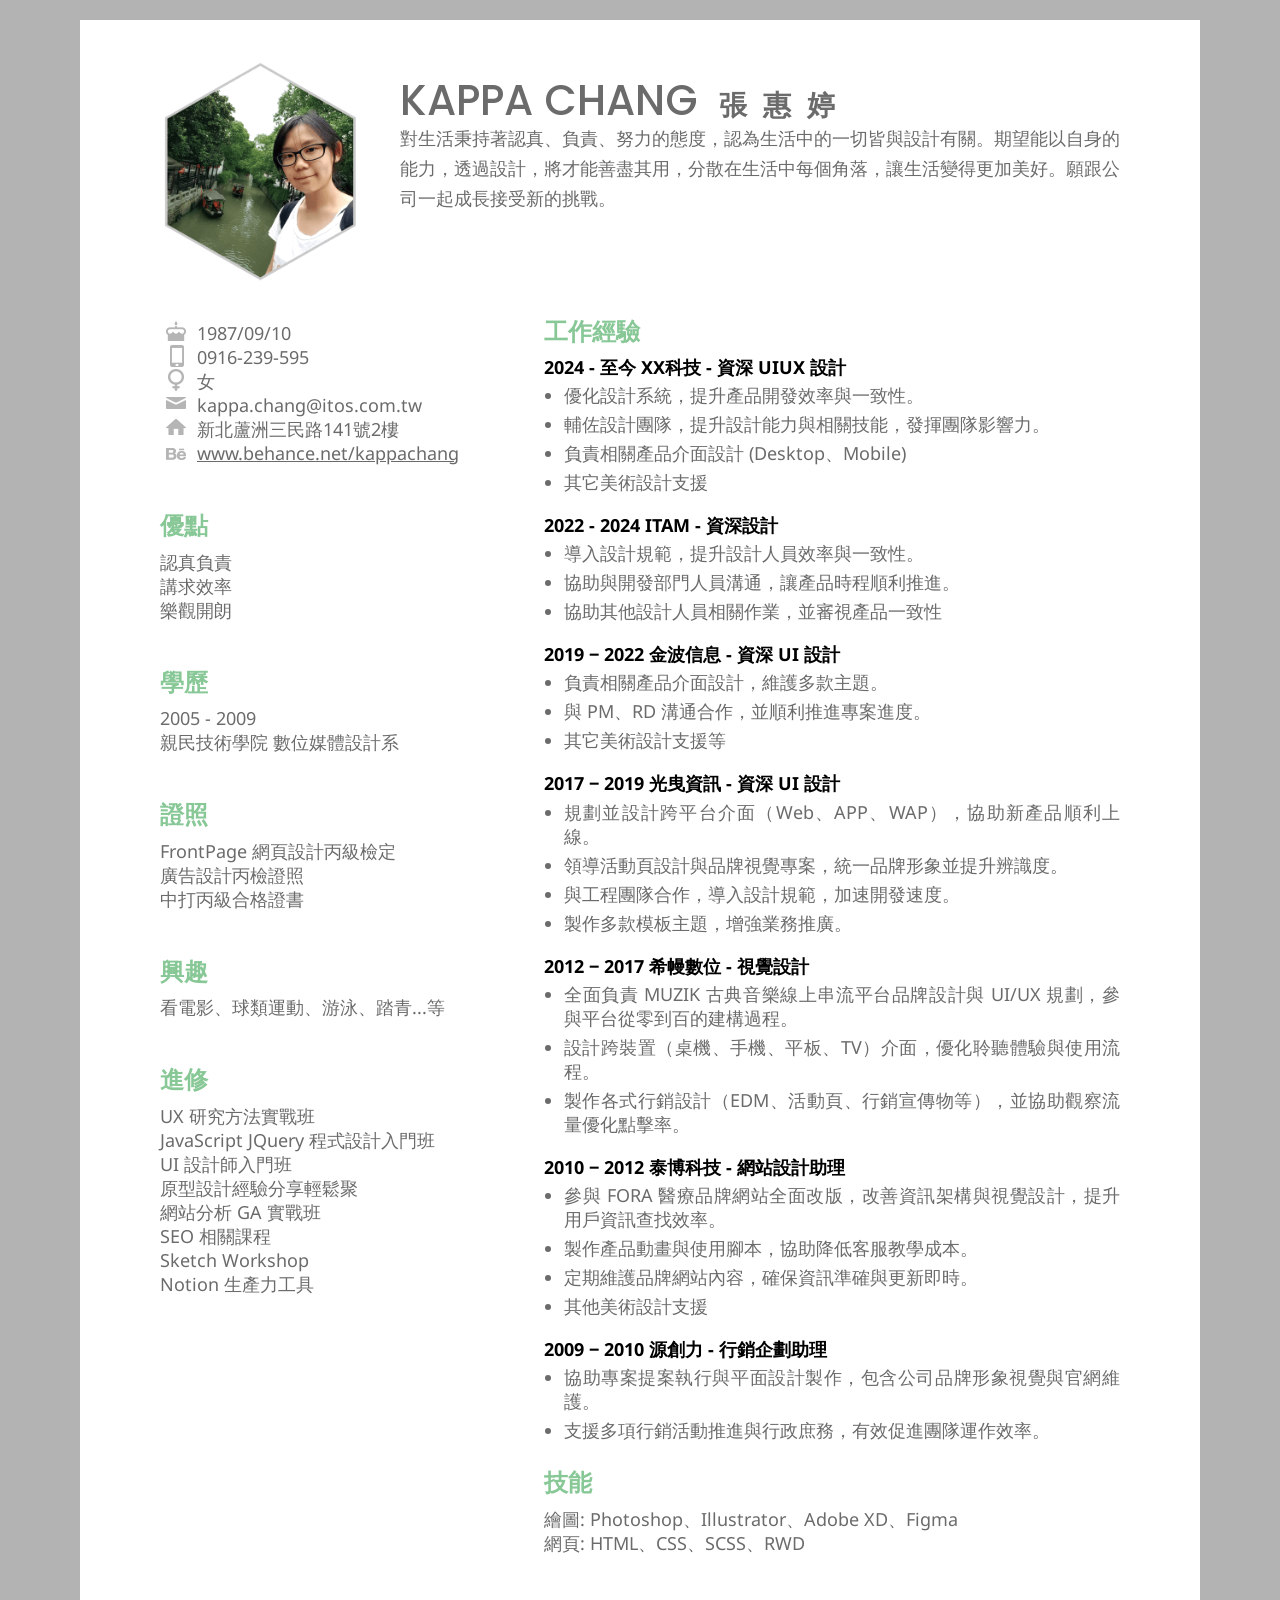
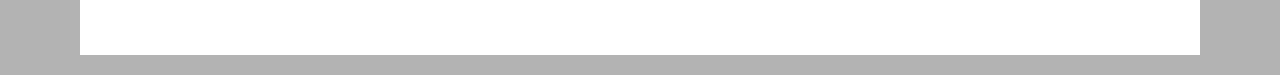
==== commit ed99f989: "更新履歷 2025-2" ====
--- a/index.html
+++ b/index.html
@@ -90,7 +90,7 @@
 				<div class="group-block">
 					<div class="wow fadeInUp" data-wow-delay="1.5s">
 						<h2 class="resume-title">工作經驗</h2>
-						<h3 class="resume-subtitle">2024 - 至今 資深 UIUX 設計</h3>
+						<h3 class="resume-subtitle">2024 - 至今 XX科技 - 資深 UIUX 設計</h3>
 						<!-- <div class="desc">負責相關產品介面設計與品牌視覺設計，內容包含網頁前後台設計、活動網頁設計、Banner 設計、賀卡設計...等。</div> -->
 						<ul class="desc">
 							<li>優化設計系統，提升產品開發效率與一致性。</li>
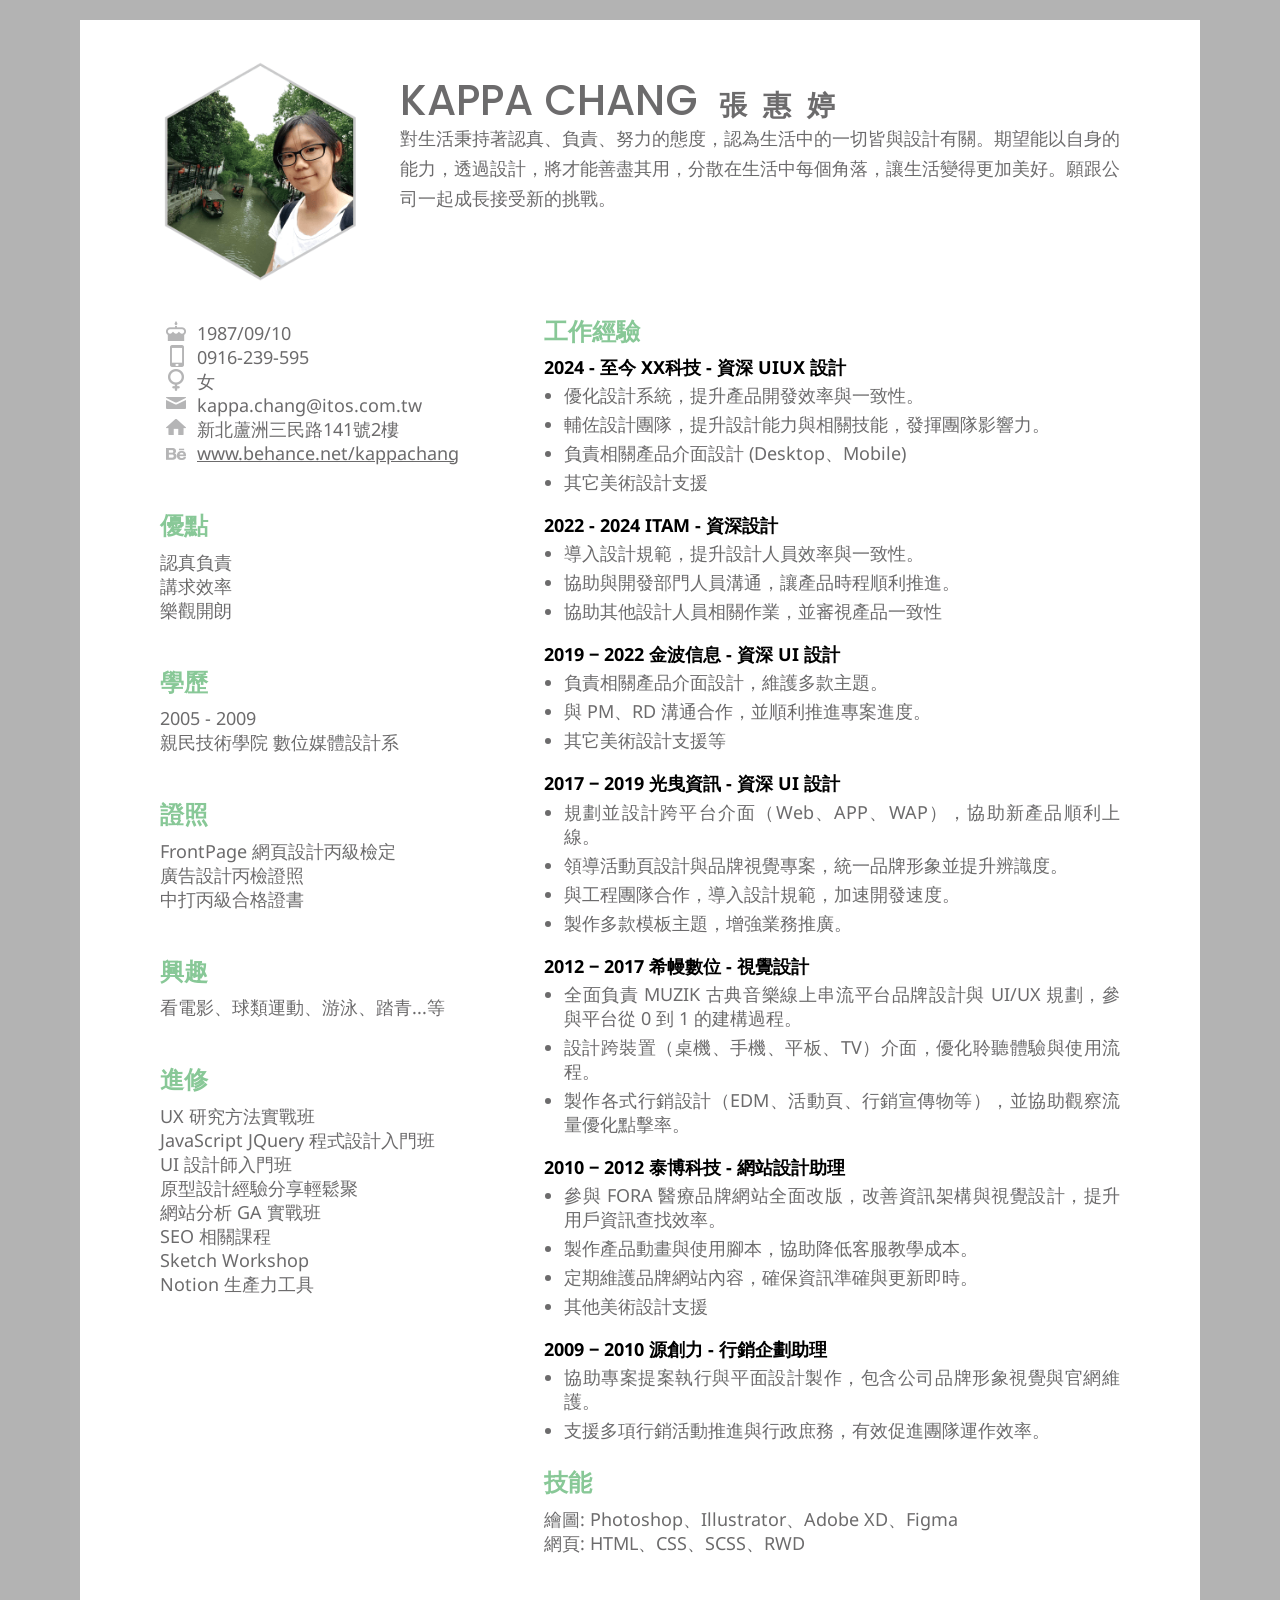
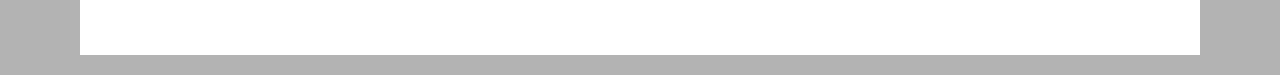
==== commit 6444150c: "更新履歷 2025-3" ====
--- a/index.html
+++ b/index.html
@@ -131,7 +131,7 @@
 						<h3 class="resume-subtitle">2012 ‒ 2017 希幔數位 - 視覺設計</h3>
 						<!-- <div class="desc">主要負責 MUZIK 古典音樂線上平台整體品牌形像的規範與製作，工作內容從討論、規劃到執行皆有參與。其範圍包含官方網站前後台視覺與介面設計；手機、平板、電視介面設計；品牌活動文宣物、EDM、活動網頁設計(RWD、HTML、CSS)...等。</div> -->
 						<ul class="desc">
-							<li>全面負責 MUZIK 古典音樂線上串流平台品牌設計與 UI/UX 規劃，參與平台從零到百的建構過程。</li>
+							<li>全面負責 MUZIK 古典音樂線上串流平台品牌設計與 UI/UX 規劃，參與平台從 0 到 1 的建構過程。</li>
 							<li>設計跨裝置（桌機、手機、平板、TV）介面，優化聆聽體驗與使用流程。</li>
 							<li>製作各式行銷設計（EDM、活動頁、行銷宣傳物等），並協助觀察流量優化點擊率。</li>
 						</ul>
